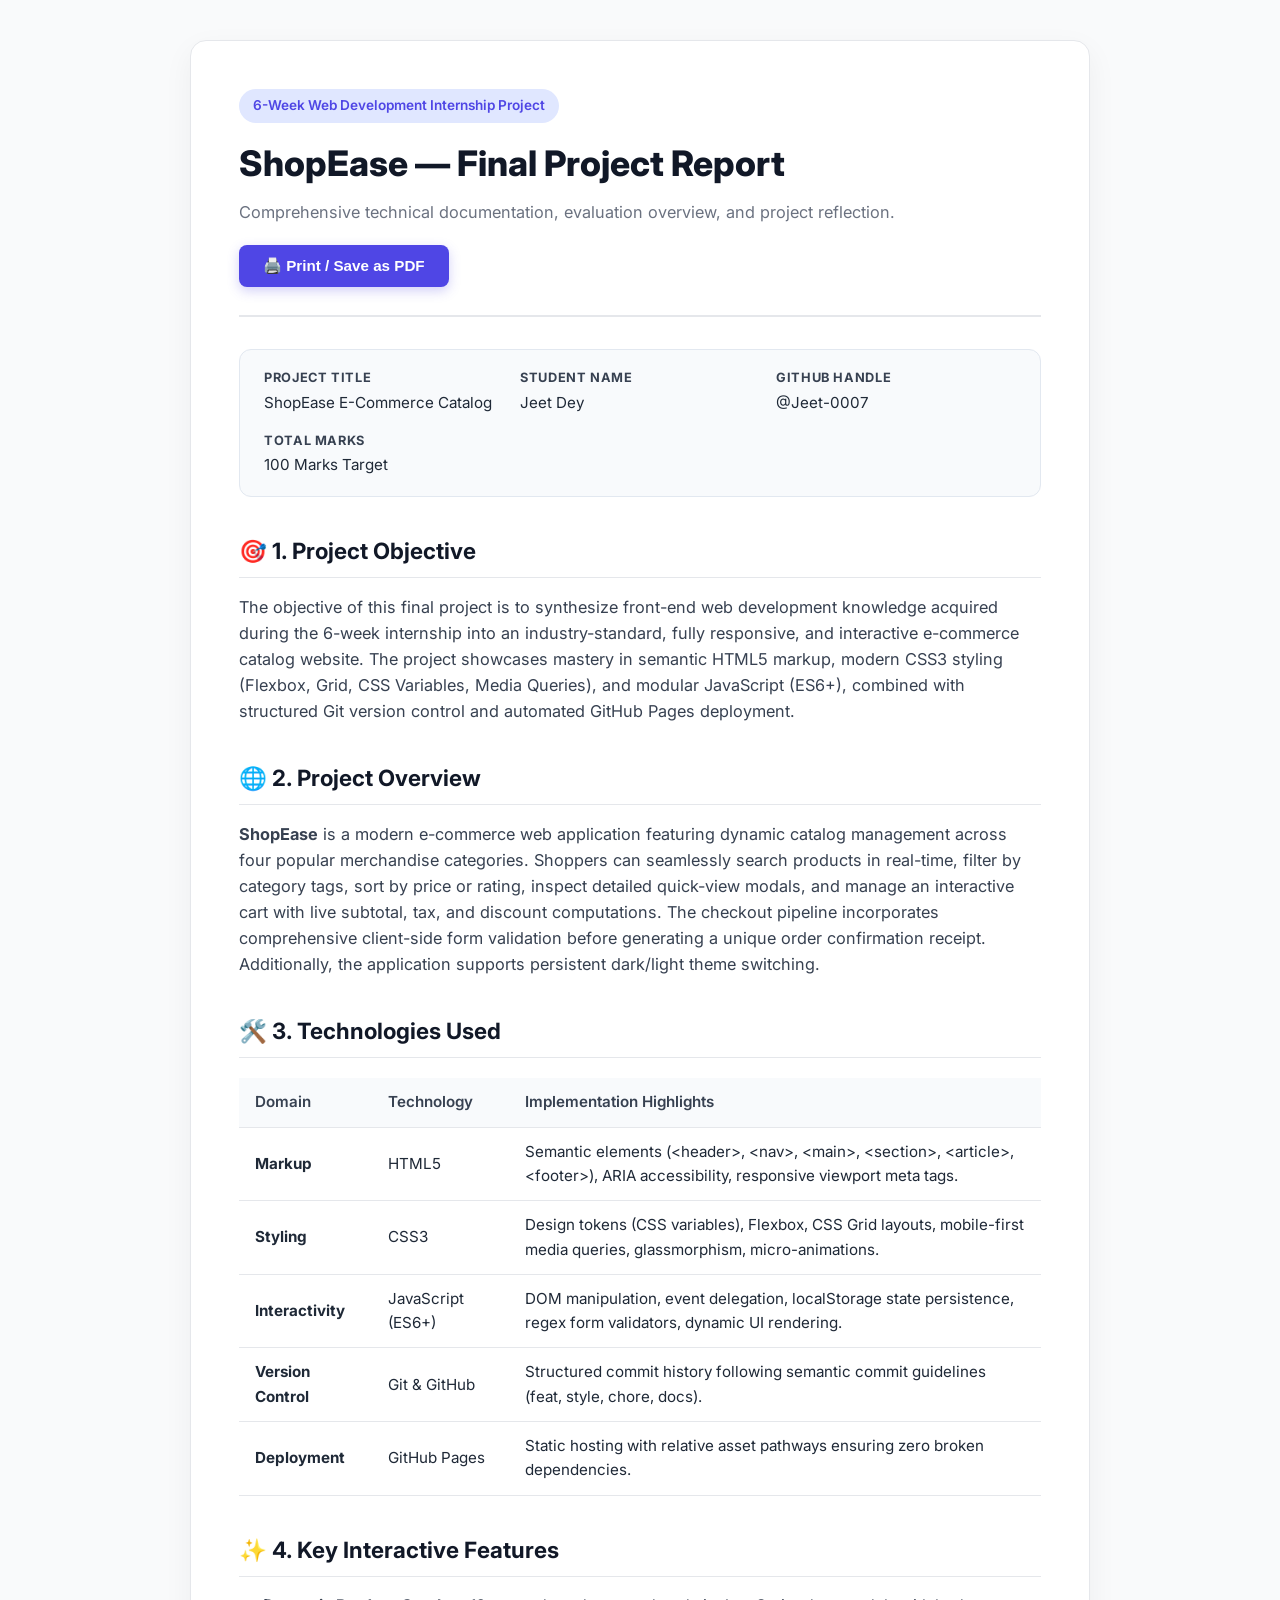
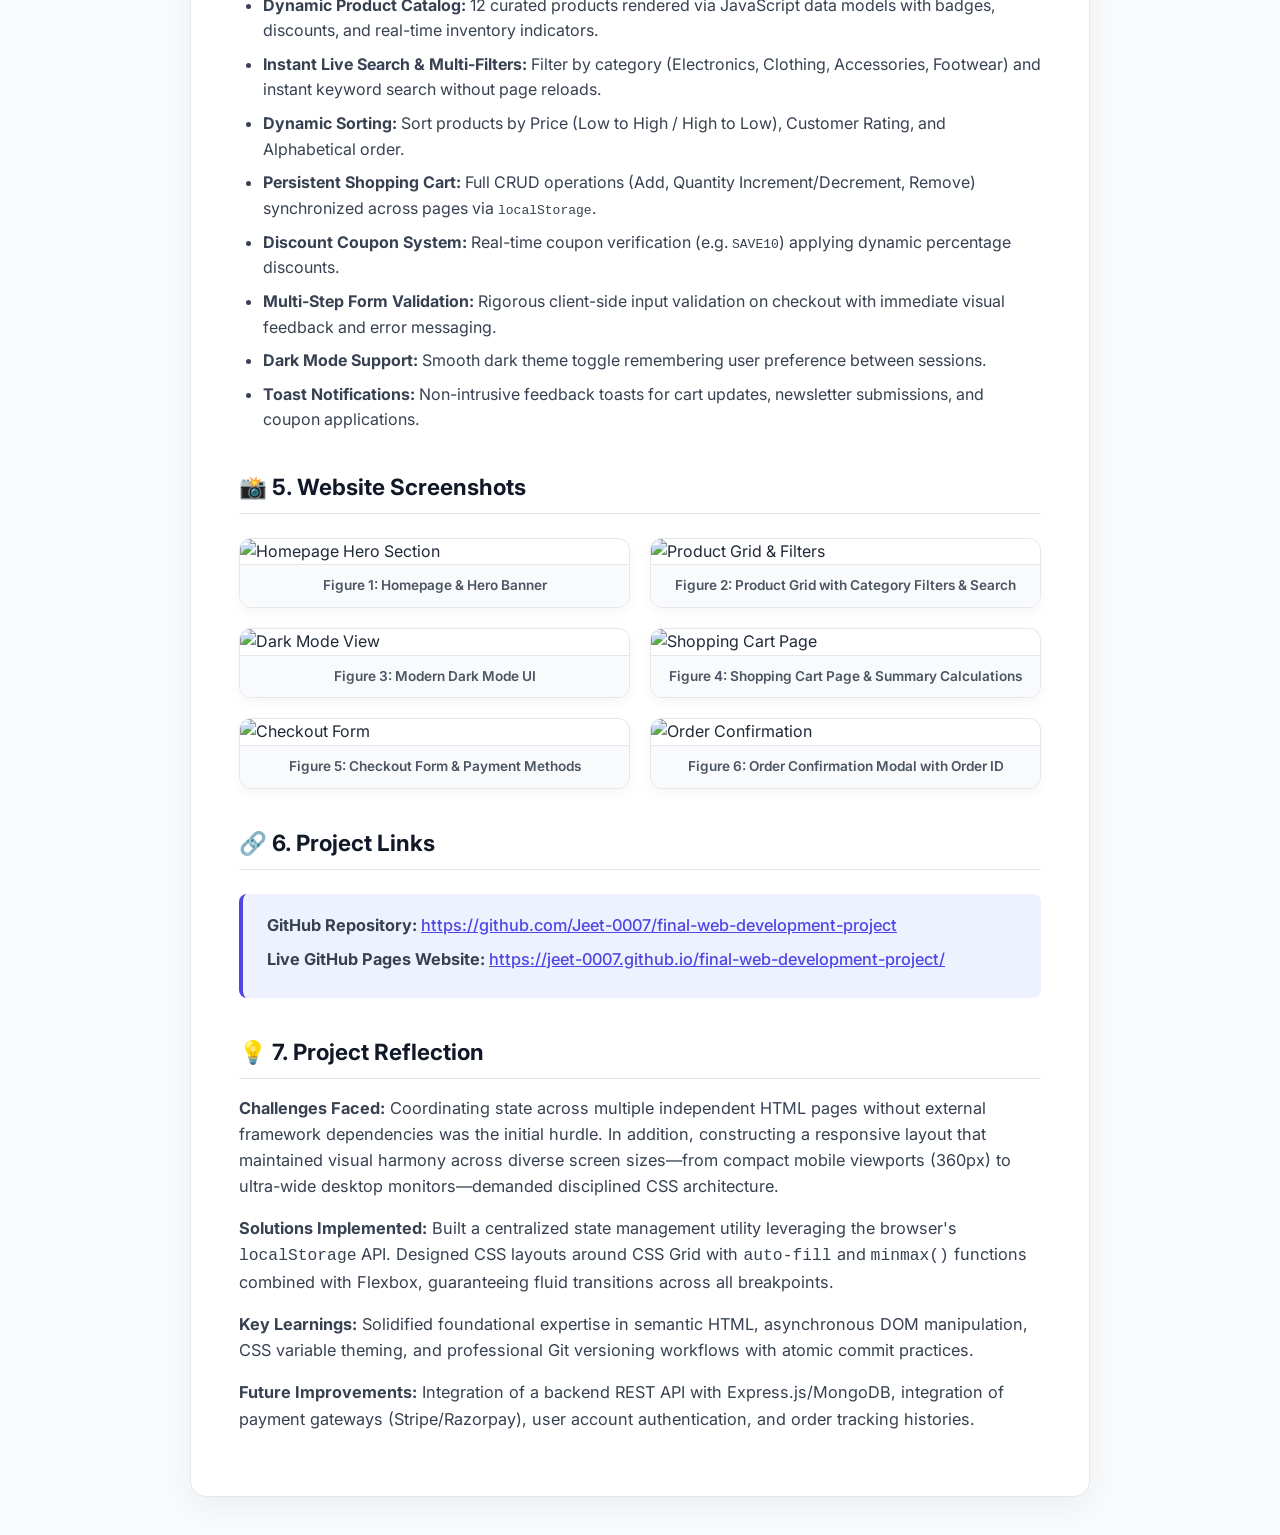
==== DOCUMENTATION.html @ cda79723 "Add files via upload" ====
<!DOCTYPE html>
<html lang="en">
<head>
    <meta charset="UTF-8">
    <meta name="viewport" content="width=device-width, initial-scale=1.0">
    <title>ShopEase — Final Project Report & Documentation</title>
    <link rel="preconnect" href="https://fonts.googleapis.com">
    <link rel="preconnect" href="https://fonts.gstatic.com" crossorigin>
    <link href="https://fonts.googleapis.com/css2?family=Inter:wght@300;400;500;600;700;800&family=JetBrains+Mono:wght@400;500&display=swap" rel="stylesheet">
    <style>
        :root {
            --primary: #4f46e5;
            --primary-dark: #3730a3;
            --text: #1f2937;
            --text-light: #6b7280;
            --bg: #f9fafb;
            --card-bg: #ffffff;
            --border: #e5e7eb;
        }

        * {
            box-sizing: border-box;
            margin: 0;
            padding: 0;
        }

        body {
            font-family: 'Inter', sans-serif;
            line-height: 1.6;
            color: var(--text);
            background-color: var(--bg);
            padding: 40px 20px;
        }

        .report-container {
            max-width: 900px;
            margin: 0 auto;
            background: var(--card-bg);
            border-radius: 16px;
            box-shadow: 0 10px 30px rgba(0, 0, 0, 0.05);
            border: 1px solid var(--border);
            padding: 48px;
        }

        .header {
            border-bottom: 2px solid var(--border);
            padding-bottom: 28px;
            margin-bottom: 32px;
            display: flex;
            justify-content: space-between;
            align-items: flex-start;
            flex-wrap: wrap;
            gap: 20px;
        }

        .badge {
            display: inline-block;
            background: #e0e7ff;
            color: var(--primary);
            font-size: 0.85rem;
            font-weight: 600;
            padding: 6px 14px;
            border-radius: 9999px;
            margin-bottom: 12px;
        }

        h1 {
            font-size: 2.2rem;
            font-weight: 800;
            color: #111827;
            margin-bottom: 8px;
        }

        .meta-grid {
            display: grid;
            grid-template-columns: repeat(auto-fit, minmax(200px, 1fr));
            gap: 16px;
            margin-top: 20px;
            background: #f8fafc;
            padding: 18px 24px;
            border-radius: 12px;
            border: 1px solid #e2e8f0;
        }

        .meta-item {
            font-size: 0.95rem;
        }

        .meta-item strong {
            color: #374151;
            display: block;
            font-size: 0.8rem;
            text-transform: uppercase;
            letter-spacing: 0.05em;
            margin-bottom: 2px;
        }

        h2 {
            font-size: 1.4rem;
            font-weight: 700;
            color: #111827;
            margin: 36px 0 16px 0;
            padding-bottom: 8px;
            border-bottom: 1px solid var(--border);
            display: flex;
            align-items: center;
            gap: 10px;
        }

        p {
            margin-bottom: 16px;
            color: #374151;
            font-size: 1.02rem;
        }

        table {
            width: 100%;
            border-collapse: collapse;
            margin: 20px 0;
            font-size: 0.95rem;
        }

        th, td {
            padding: 12px 16px;
            text-align: left;
            border-bottom: 1px solid var(--border);
        }

        th {
            background-color: #f8fafc;
            font-weight: 600;
            color: #374151;
        }

        ul, ol {
            margin-left: 24px;
            margin-bottom: 20px;
        }

        li {
            margin-bottom: 8px;
            color: #374151;
        }

        .screenshots-grid {
            display: grid;
            grid-template-columns: repeat(2, 1fr);
            gap: 20px;
            margin: 24px 0;
        }

        .screenshot-card {
            border: 1px solid var(--border);
            border-radius: 12px;
            overflow: hidden;
            background: #ffffff;
            box-shadow: 0 4px 12px rgba(0, 0, 0, 0.04);
        }

        .screenshot-card img {
            width: 100%;
            height: auto;
            display: block;
        }

        .screenshot-caption {
            padding: 10px 14px;
            font-size: 0.85rem;
            font-weight: 600;
            color: #4b5563;
            background: #f9fafb;
            border-top: 1px solid var(--border);
            text-align: center;
        }

        .links-box {
            background: #eef2ff;
            border-left: 4px solid var(--primary);
            padding: 18px 24px;
            border-radius: 8px;
            margin: 24px 0;
        }

        .links-box p {
            margin-bottom: 8px;
            font-weight: 500;
        }

        .links-box a {
            color: var(--primary);
            word-break: break-all;
            text-decoration: underline;
        }

        .print-btn {
            background: var(--primary);
            color: white;
            padding: 12px 24px;
            border: none;
            border-radius: 8px;
            font-weight: 600;
            font-size: 0.95rem;
            cursor: pointer;
            box-shadow: 0 4px 12px rgba(79, 70, 229, 0.25);
            transition: all 0.2s ease;
        }

        .print-btn:hover {
            background: var(--primary-dark);
            transform: translateY(-2px);
        }

        @media (max-width: 768px) {
            .report-container {
                padding: 24px;
            }
            .screenshots-grid {
                grid-template-columns: 1fr;
            }
        }

        @media print {
            body {
                background: white;
                padding: 0;
            }
            .report-container {
                box-shadow: none;
                border: none;
                padding: 0;
                max-width: 100%;
            }
            .print-btn {
                display: none;
            }
        }
    </style>
</head>
<body>
    <div class="report-container">
        <div class="header">
            <div>
                <span class="badge">6-Week Web Development Internship Project</span>
                <h1>ShopEase — Final Project Report</h1>
                <p style="color: var(--text-light); margin-bottom: 0;">Comprehensive technical documentation, evaluation overview, and project reflection.</p>
            </div>
            <button class="print-btn" onclick="window.print()">🖨️ Print / Save as PDF</button>
        </div>

        <div class="meta-grid">
            <div class="meta-item">
                <strong>Project Title</strong>
                ShopEase E-Commerce Catalog
            </div>
            <div class="meta-item">
                <strong>Student Name</strong>
                Jeet Dey
            </div>
            <div class="meta-item">
                <strong>GitHub Handle</strong>
                @Jeet-0007
            </div>
            <div class="meta-item">
                <strong>Total Marks</strong>
                100 Marks Target
            </div>
        </div>

        <h2>🎯 1. Project Objective</h2>
        <p>The objective of this final project is to synthesize front-end web development knowledge acquired during the 6-week internship into an industry-standard, fully responsive, and interactive e-commerce catalog website. The project showcases mastery in semantic HTML5 markup, modern CSS3 styling (Flexbox, Grid, CSS Variables, Media Queries), and modular JavaScript (ES6+), combined with structured Git version control and automated GitHub Pages deployment.</p>

        <h2>🌐 2. Project Overview</h2>
        <p><strong>ShopEase</strong> is a modern e-commerce web application featuring dynamic catalog management across four popular merchandise categories. Shoppers can seamlessly search products in real-time, filter by category tags, sort by price or rating, inspect detailed quick-view modals, and manage an interactive cart with live subtotal, tax, and discount computations. The checkout pipeline incorporates comprehensive client-side form validation before generating a unique order confirmation receipt. Additionally, the application supports persistent dark/light theme switching.</p>

        <h2>🛠️ 3. Technologies Used</h2>
        <table>
            <thead>
                <tr>
                    <th>Domain</th>
                    <th>Technology</th>
                    <th>Implementation Highlights</th>
                </tr>
            </thead>
            <tbody>
                <tr>
                    <td><strong>Markup</strong></td>
                    <td>HTML5</td>
                    <td>Semantic elements (&lt;header&gt;, &lt;nav&gt;, &lt;main&gt;, &lt;section&gt;, &lt;article&gt;, &lt;footer&gt;), ARIA accessibility, responsive viewport meta tags.</td>
                </tr>
                <tr>
                    <td><strong>Styling</strong></td>
                    <td>CSS3</td>
                    <td>Design tokens (CSS variables), Flexbox, CSS Grid layouts, mobile-first media queries, glassmorphism, micro-animations.</td>
                </tr>
                <tr>
                    <td><strong>Interactivity</strong></td>
                    <td>JavaScript (ES6+)</td>
                    <td>DOM manipulation, event delegation, localStorage state persistence, regex form validators, dynamic UI rendering.</td>
                </tr>
                <tr>
                    <td><strong>Version Control</strong></td>
                    <td>Git & GitHub</td>
                    <td>Structured commit history following semantic commit guidelines (feat, style, chore, docs).</td>
                </tr>
                <tr>
                    <td><strong>Deployment</strong></td>
                    <td>GitHub Pages</td>
                    <td>Static hosting with relative asset pathways ensuring zero broken dependencies.</td>
                </tr>
            </tbody>
        </table>

        <h2>✨ 4. Key Interactive Features</h2>
        <ul>
            <li><strong>Dynamic Product Catalog:</strong> 12 curated products rendered via JavaScript data models with badges, discounts, and real-time inventory indicators.</li>
            <li><strong>Instant Live Search & Multi-Filters:</strong> Filter by category (Electronics, Clothing, Accessories, Footwear) and instant keyword search without page reloads.</li>
            <li><strong>Dynamic Sorting:</strong> Sort products by Price (Low to High / High to Low), Customer Rating, and Alphabetical order.</li>
            <li><strong>Persistent Shopping Cart:</strong> Full CRUD operations (Add, Quantity Increment/Decrement, Remove) synchronized across pages via <code>localStorage</code>.</li>
            <li><strong>Discount Coupon System:</strong> Real-time coupon verification (e.g. <code>SAVE10</code>) applying dynamic percentage discounts.</li>
            <li><strong>Multi-Step Form Validation:</strong> Rigorous client-side input validation on checkout with immediate visual feedback and error messaging.</li>
            <li><strong>Dark Mode Support:</strong> Smooth dark theme toggle remembering user preference between sessions.</li>
            <li><strong>Toast Notifications:</strong> Non-intrusive feedback toasts for cart updates, newsletter submissions, and coupon applications.</li>
        </ul>

        <h2>📸 5. Website Screenshots</h2>
        <div class="screenshots-grid">
            <div class="screenshot-card">
                <img src="images/homepage.png" alt="Homepage Hero Section">
                <div class="screenshot-caption">Figure 1: Homepage & Hero Banner</div>
            </div>
            <div class="screenshot-card">
                <img src="images/product_grid.png" alt="Product Grid & Filters">
                <div class="screenshot-caption">Figure 2: Product Grid with Category Filters & Search</div>
            </div>
            <div class="screenshot-card">
                <img src="images/dark_mode.png" alt="Dark Mode View">
                <div class="screenshot-caption">Figure 3: Modern Dark Mode UI</div>
            </div>
            <div class="screenshot-card">
                <img src="images/cart.png" alt="Shopping Cart Page">
                <div class="screenshot-caption">Figure 4: Shopping Cart Page & Summary Calculations</div>
            </div>
            <div class="screenshot-card">
                <img src="images/checkout.png" alt="Checkout Form">
                <div class="screenshot-caption">Figure 5: Checkout Form & Payment Methods</div>
            </div>
            <div class="screenshot-card">
                <img src="images/order_success.png" alt="Order Confirmation">
                <div class="screenshot-caption">Figure 6: Order Confirmation Modal with Order ID</div>
            </div>
        </div>

        <h2>🔗 6. Project Links</h2>
        <div class="links-box">
            <p><strong>GitHub Repository:</strong> <a href="https://github.com/Jeet-0007/final-web-development-project" target="_blank">https://github.com/Jeet-0007/final-web-development-project</a></p>
            <p><strong>Live GitHub Pages Website:</strong> <a href="https://jeet-0007.github.io/final-web-development-project/" target="_blank">https://jeet-0007.github.io/final-web-development-project/</a></p>
        </div>

        <h2>💡 7. Project Reflection</h2>
        <p><strong>Challenges Faced:</strong> Coordinating state across multiple independent HTML pages without external framework dependencies was the initial hurdle. In addition, constructing a responsive layout that maintained visual harmony across diverse screen sizes—from compact mobile viewports (360px) to ultra-wide desktop monitors—demanded disciplined CSS architecture.</p>
        <p><strong>Solutions Implemented:</strong> Built a centralized state management utility leveraging the browser's <code>localStorage</code> API. Designed CSS layouts around CSS Grid with <code>auto-fill</code> and <code>minmax()</code> functions combined with Flexbox, guaranteeing fluid transitions across all breakpoints.</p>
        <p><strong>Key Learnings:</strong> Solidified foundational expertise in semantic HTML, asynchronous DOM manipulation, CSS variable theming, and professional Git versioning workflows with atomic commit practices.</p>
        <p><strong>Future Improvements:</strong> Integration of a backend REST API with Express.js/MongoDB, integration of payment gateways (Stripe/Razorpay), user account authentication, and order tracking histories.</p>
    </div>
</body>
</html>
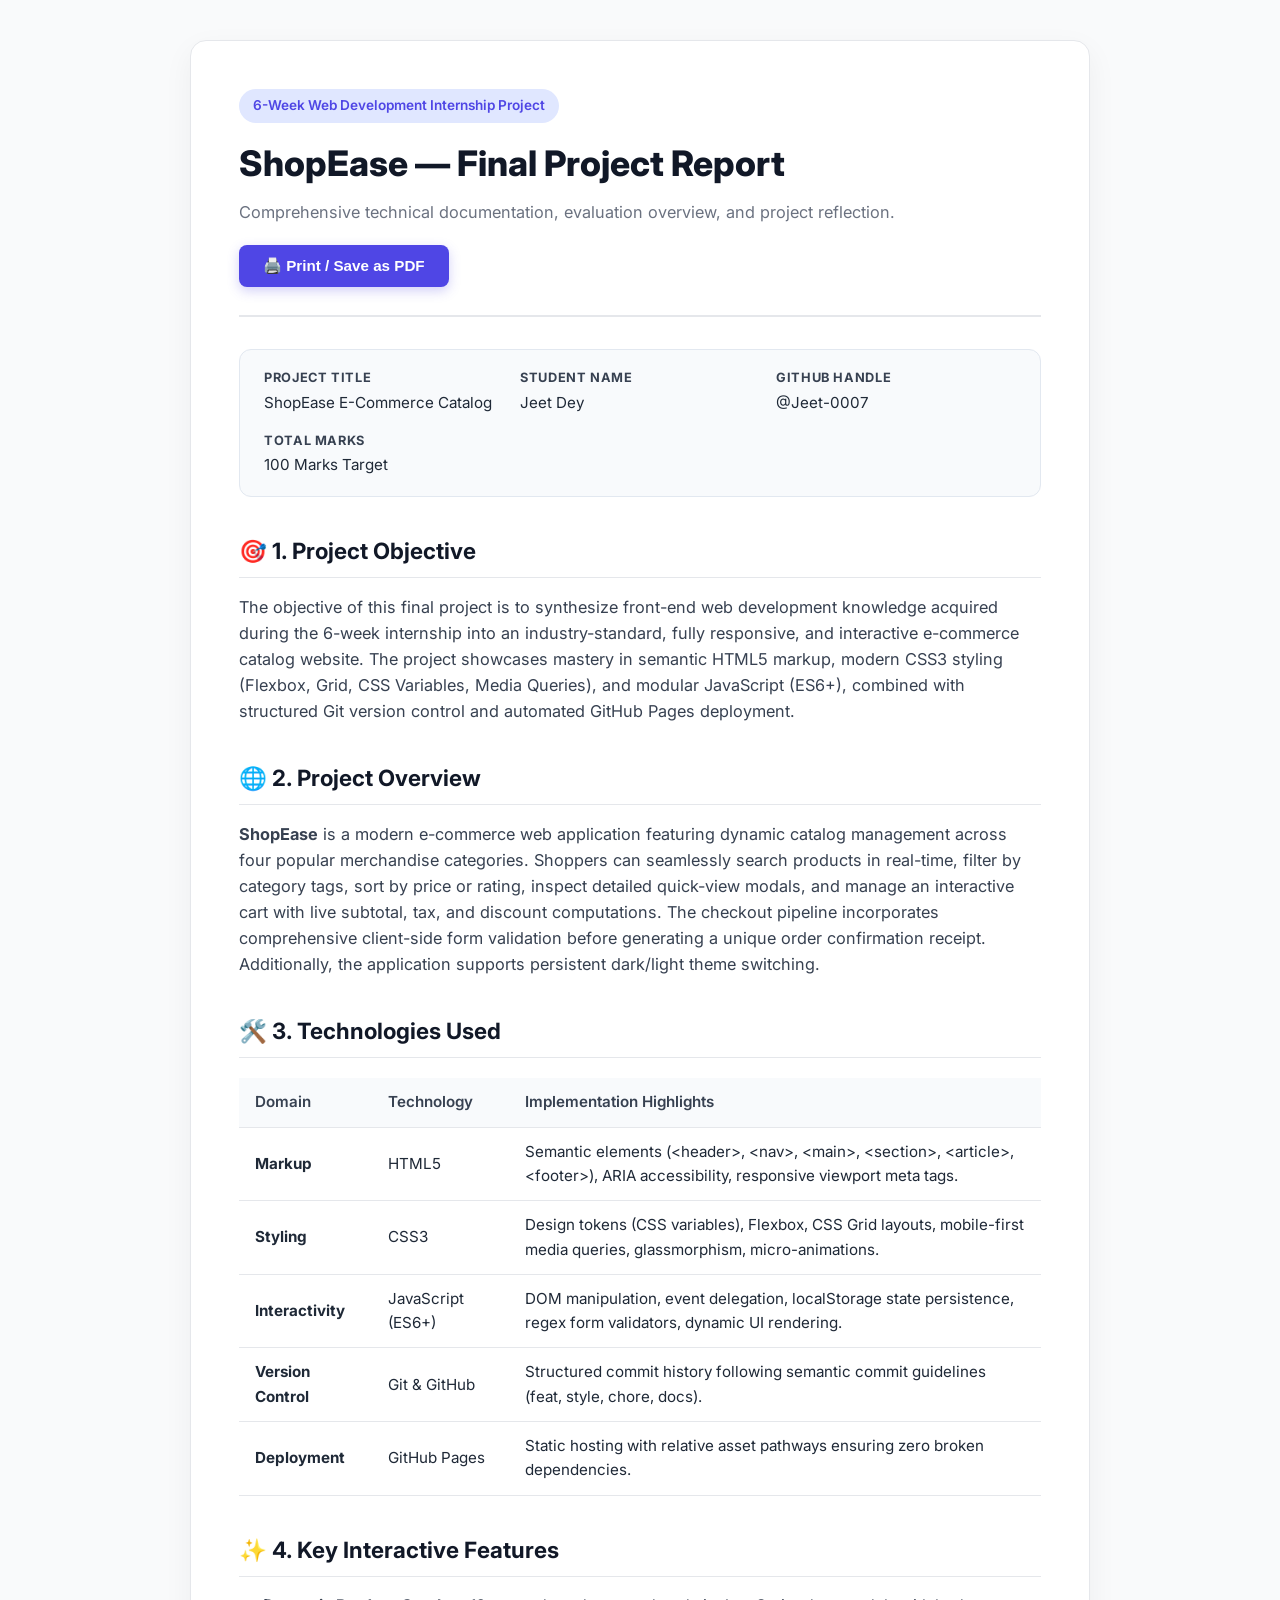
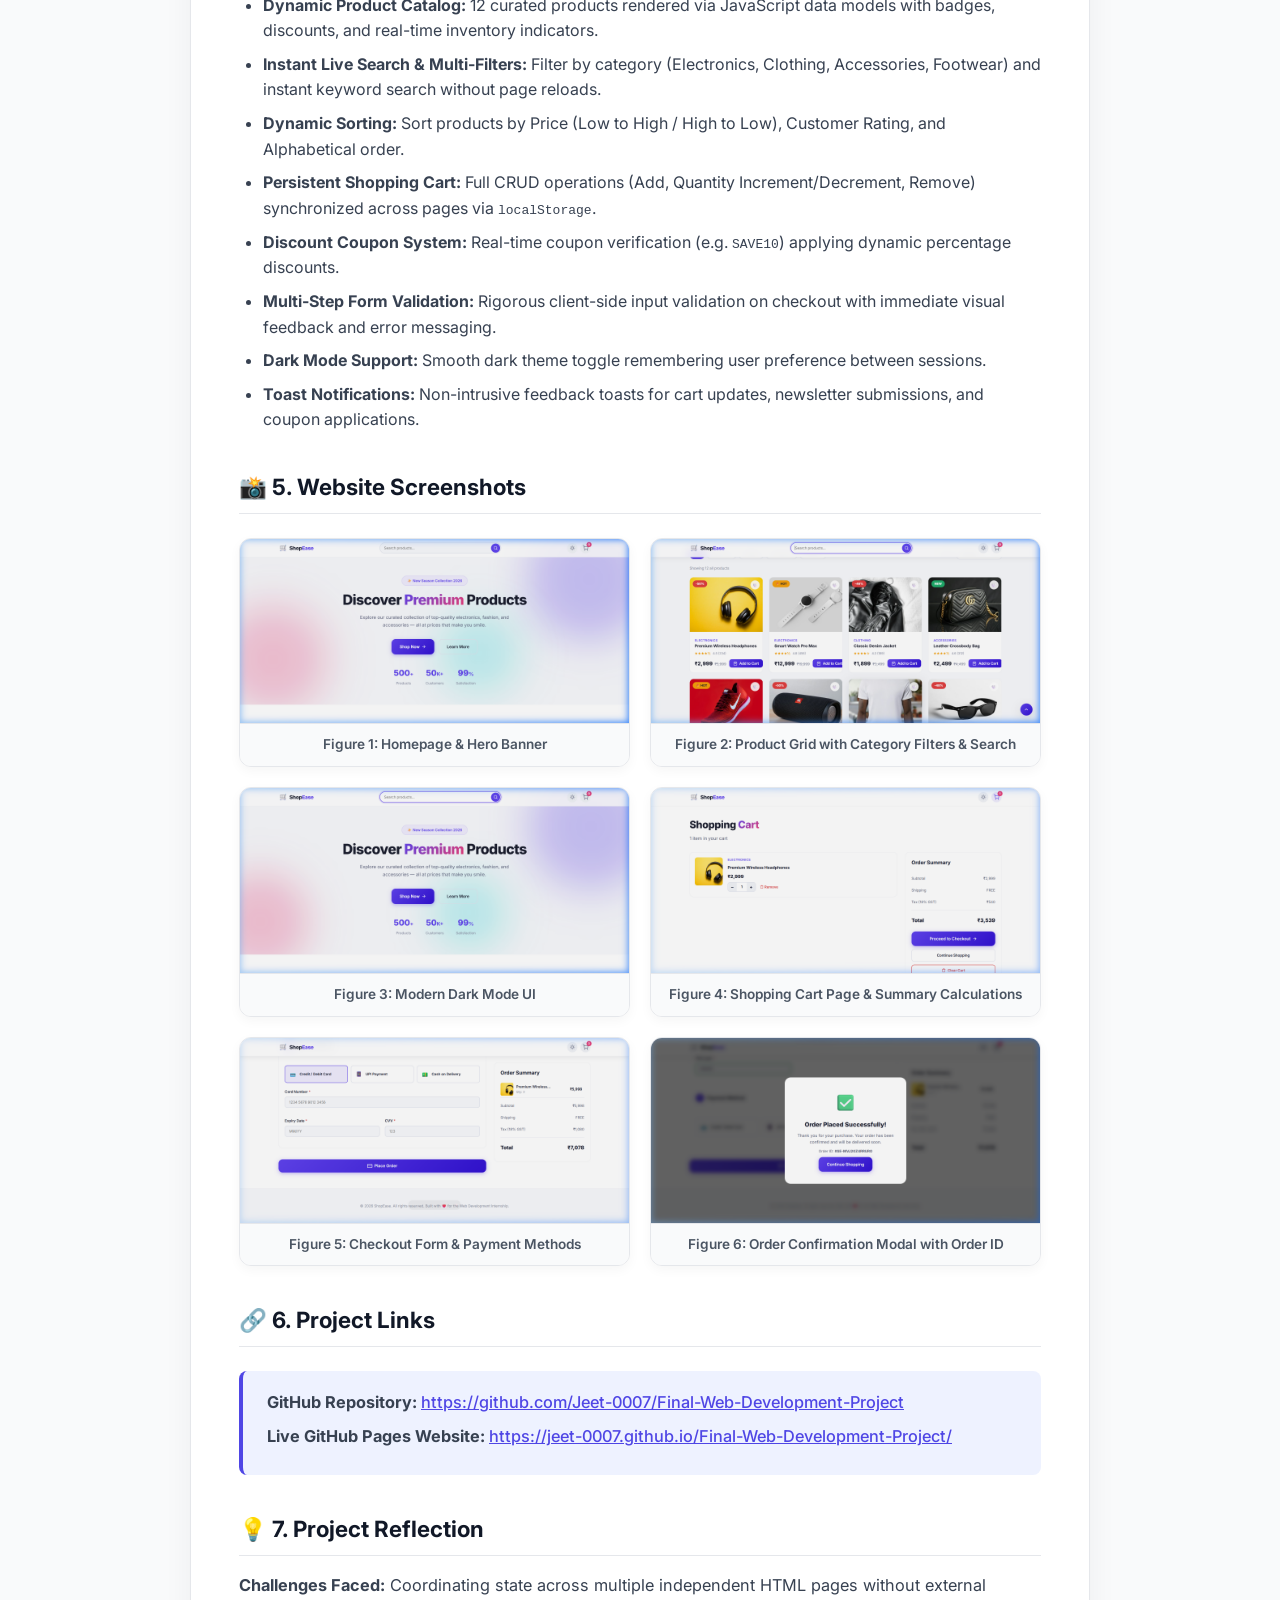
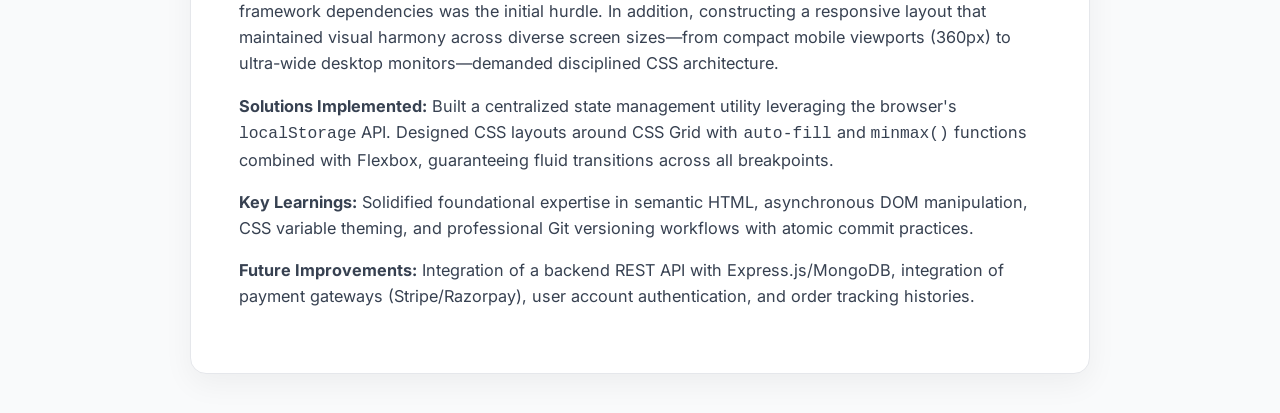
==== commit 29b27585: "Fix image paths and update project links in documentation Updated image source paths and project lin" ====
--- a/DOCUMENTATION.html
+++ b/DOCUMENTATION.html
@@ -325,35 +325,35 @@
         <h2>📸 5. Website Screenshots</h2>
         <div class="screenshots-grid">
             <div class="screenshot-card">
-                <img src="images/homepage.png" alt="Homepage Hero Section">
+                <img src="./homepage.png" alt="Homepage Hero Section">
                 <div class="screenshot-caption">Figure 1: Homepage & Hero Banner</div>
             </div>
             <div class="screenshot-card">
-                <img src="images/product_grid.png" alt="Product Grid & Filters">
+                <img src="./product_grid.png" alt="Product Grid & Filters">
                 <div class="screenshot-caption">Figure 2: Product Grid with Category Filters & Search</div>
             </div>
             <div class="screenshot-card">
-                <img src="images/dark_mode.png" alt="Dark Mode View">
+                <img src="./dark_mode.png" alt="Dark Mode View">
                 <div class="screenshot-caption">Figure 3: Modern Dark Mode UI</div>
             </div>
             <div class="screenshot-card">
-                <img src="images/cart.png" alt="Shopping Cart Page">
+                <img src="./cart.png" alt="Shopping Cart Page">
                 <div class="screenshot-caption">Figure 4: Shopping Cart Page & Summary Calculations</div>
             </div>
             <div class="screenshot-card">
-                <img src="images/checkout.png" alt="Checkout Form">
+                <img src="./checkout.png" alt="Checkout Form">
                 <div class="screenshot-caption">Figure 5: Checkout Form & Payment Methods</div>
             </div>
             <div class="screenshot-card">
-                <img src="images/order_success.png" alt="Order Confirmation">
+                <img src="./order_success.png" alt="Order Confirmation">
                 <div class="screenshot-caption">Figure 6: Order Confirmation Modal with Order ID</div>
             </div>
         </div>
 
         <h2>🔗 6. Project Links</h2>
         <div class="links-box">
-            <p><strong>GitHub Repository:</strong> <a href="https://github.com/Jeet-0007/final-web-development-project" target="_blank">https://github.com/Jeet-0007/final-web-development-project</a></p>
-            <p><strong>Live GitHub Pages Website:</strong> <a href="https://jeet-0007.github.io/final-web-development-project/" target="_blank">https://jeet-0007.github.io/final-web-development-project/</a></p>
+            <p><strong>GitHub Repository:</strong> <a href="https://github.com/Jeet-0007/Final-Web-Development-Project" target="_blank">https://github.com/Jeet-0007/Final-Web-Development-Project</a></p>
+            <p><strong>Live GitHub Pages Website:</strong> <a href="https://jeet-0007.github.io/Final-Web-Development-Project/" target="_blank">https://jeet-0007.github.io/Final-Web-Development-Project/</a></p>
         </div>
 
         <h2>💡 7. Project Reflection</h2>
